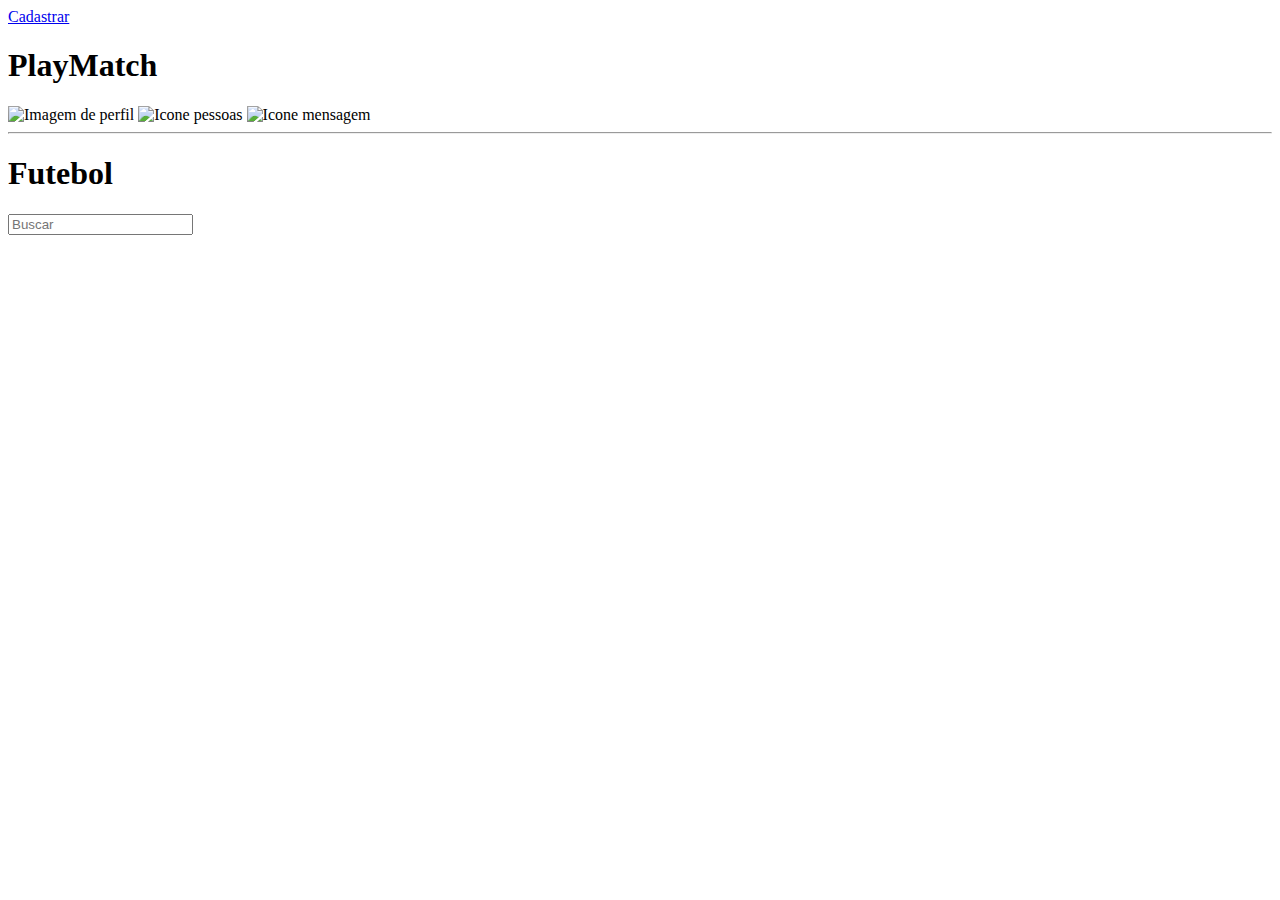
==== codigo-fonte/Hana Karolina/Cadastro 2/index.html @ 81e5e63f "Create index.html" ====
<!DOCTYPE html>
<html lang="pt-br">

<head>
  <meta charset="UTF-8" />
  <meta name="viewport" content="width=device-width, initial-scale=1.0" />
  <title>Play Match</title>
  <link rel="stylesheet" href="./style.css" />
  <link rel="preconnect" href="https://fonts.googleapis.com">
  <link rel="preconnect" href="https://fonts.gstatic.com" crossorigin>
  <link href="https://fonts.googleapis.com/css2?family=Odor+Mean+Chey&family=Outfit:wght@100..900&display=swap"
    rel="stylesheet">
  <script src="./style.js"></script>
</head>

<body>
  <div class="contain er">
    <div class="cabeçalho1">
      <div class="icone1">
        <a href="file:///home/muniz/Downloads/karol/page-1/index.html#"  >Cadastrar</a>
      </div>

      <div class="titulo1">
        <h1>PlayMatch</h1>
      </div>

      <div class="icones2">
        <img src="./Test Account.png" alt="Imagem de perfil">
        <img src="./People.png" alt="Icone pessoas">
        <img src="./Topic Push Notification.png" alt="Icone mensagem">
      </div>
    </div>

    <hr>
    <div class="futebol">
      <h1>Futebol</h1>
      <input type="text" id="buscar" class="input-padrao" required placeholder="Buscar" />
    </div>

    <div id="corpo">

    </div>


  </div>

</body>
<script src="./script.js"></script>
<script src="./search.js"></script>
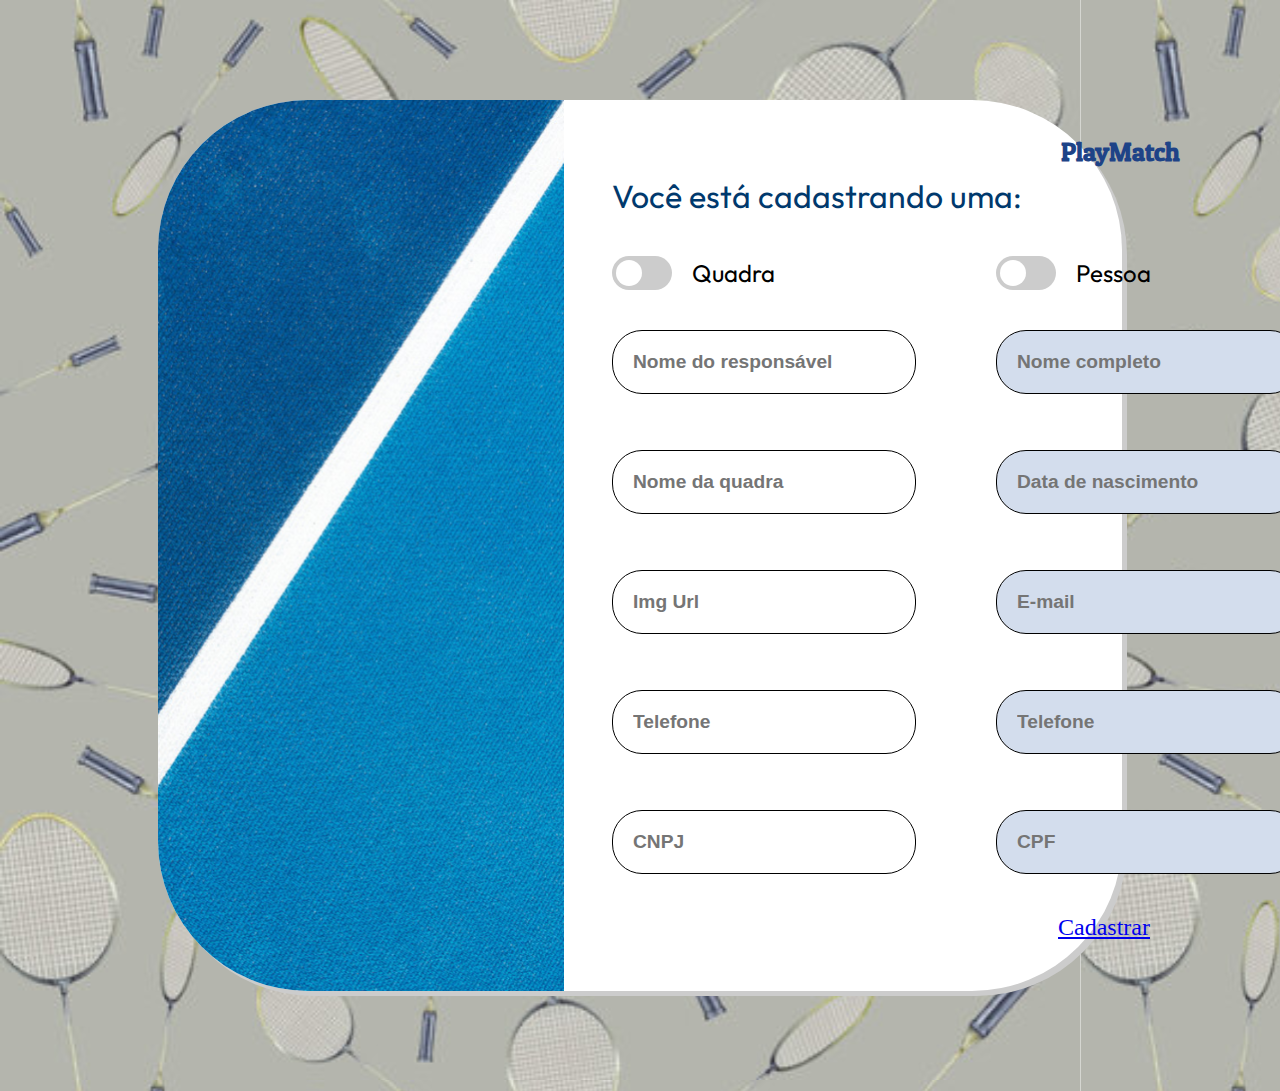
==== commit 03c133ee: "Add files via upload" ====
--- a/codigo-fonte/Hana Karolina/Cadastro 2/index.html
+++ b/codigo-fonte/Hana Karolina/Cadastro 2/index.html
@@ -1,49 +1,74 @@
-<!DOCTYPE html>
-<html lang="pt-br">
-
-<head>
-  <meta charset="UTF-8" />
-  <meta name="viewport" content="width=device-width, initial-scale=1.0" />
-  <title>Play Match</title>
-  <link rel="stylesheet" href="./style.css" />
-  <link rel="preconnect" href="https://fonts.googleapis.com">
-  <link rel="preconnect" href="https://fonts.gstatic.com" crossorigin>
-  <link href="https://fonts.googleapis.com/css2?family=Odor+Mean+Chey&family=Outfit:wght@100..900&display=swap"
-    rel="stylesheet">
-  <script src="./style.js"></script>
-</head>
-
-<body>
-  <div class="contain er">
-    <div class="cabeçalho1">
-      <div class="icone1">
-        <a href="file:///home/muniz/Downloads/karol/page-1/index.html#"  >Cadastrar</a>
-      </div>
-
-      <div class="titulo1">
-        <h1>PlayMatch</h1>
-      </div>
-
-      <div class="icones2">
-        <img src="./Test Account.png" alt="Imagem de perfil">
-        <img src="./People.png" alt="Icone pessoas">
-        <img src="./Topic Push Notification.png" alt="Icone mensagem">
-      </div>
-    </div>
-
-    <hr>
-    <div class="futebol">
-      <h1>Futebol</h1>
-      <input type="text" id="buscar" class="input-padrao" required placeholder="Buscar" />
-    </div>
-
-    <div id="corpo">
-
-    </div>
-
-
-  </div>
-
-</body>
-<script src="./script.js"></script>
-<script src="./search.js"></script>
+<!DOCTYPE html>
+<html lang="pt-br">
+
+<head>
+  <meta charset="UTF-8" />
+  <meta name="viewport" content="width=device-width, initial-scale=1.0" />
+  <title>Play Match</title>
+  <link rel="stylesheet" href="./style.css" />
+  <link rel="preconnect" href="https://fonts.googleapis.com">
+  <link rel="preconnect" href="https://fonts.gstatic.com" crossorigin>
+  <link href="https://fonts.googleapis.com/css2?family=Odor+Mean+Chey&family=Outfit:wght@100..900&display=swap"
+    rel="stylesheet">
+    <link rel="stylesheet" href="./style.js" />
+</head>
+
+<body>
+  <div class="container">
+
+    <div class="imagem1">
+      <img class="border-img" src="./image 13.svg">
+    </div>
+
+    <div class="content">
+      <header>
+        <h1 class="titulo-principal">PlayMatch</h1>
+        <p>Você está cadastrando uma:</p>
+      </header>
+      <div class="forms">
+        <div id="quadra">
+          <div class="switch-container">
+            <label id="switch-quadra" class="switch">
+              <input type="checkbox">
+              <span class="slider round"></span>
+            </label>
+            <label class="switch-label" for="switch-quadra">Quadra</label>
+          </div>
+
+          <form id="form-quadra">
+            <input type="text" id="nomeresponsavel" class="input-padrao" required placeholder="Nome do responsável" />
+            <input type="text" id="nomequadra" class="input-padrao" required placeholder="Nome da quadra" />
+            <input type="text" id="img" class="input-padrao" required placeholder="Img Url" />
+            <!-- <input type="email" id="email" class="input-padrao" required placeholder="E-mail" /> -->
+            <input type="telefone" id="numerotelefone" class="input-padrao" required placeholder="Telefone" />
+            <input type="cnpj" id="numerocnpj" class="input-padrao" required placeholder="CNPJ" />
+          </form>
+        </div>
+        <div id="quadra">
+          <div class="switch-container">
+            <label id="switch-pessoa" class="switch">
+              <input type="checkbox">
+              <span class="slider round"></span>
+            </label>
+            <label class="switch-label" for="switch-pessoa">Pessoa</label>
+          </div>
+
+          <form id="form-pessoa">
+            <input type="text" id="nomecompleto" class="input-padrao" required placeholder="Nome completo" />
+            <input type="text" id="datanascimento" class="input-padrao" required placeholder="Data de nascimento" />
+            <input type="email" id="email" class="input-padrao" required placeholder="E-mail" />
+            <input type="telefone" id="numerotelefone" class="input-padrao" required placeholder="Telefone" />
+            <input type="cpf" id="numerocpf" class="input-padrao" required placeholder="CPF" />
+          </form>
+        </div>
+        
+      </div>
+      <footer><a href="#" id="cadastrar">Cadastrar</a></footer>
+    </div>
+
+</body>
+<script src="./script.js" ></script>
+
+</div>
+
+</html>--- a/codigo-fonte/Hana Karolina/Cadastro 2/style.css
+++ b/codigo-fonte/Hana Karolina/Cadastro 2/style.css
@@ -0,0 +1,169 @@
+* {
+    box-sizing:border-box ;
+}
+
+body{
+
+    background-image: url(image\ 10.svg);
+    width: auto;
+    height: auto;
+}
+
+header h1 {
+    font-size: 25px;
+    font-family: Odor Mean Chey;
+    text-align: end;
+    color: #1E4387;
+    margin: 0 120px 0 0
+}
+header p{
+    font-size: xx-large;
+    font-family: Outfit;
+    color: #00396D;
+    margin: 0 auto
+}
+
+.container {
+    margin: 100px 150px;
+    width: auto;
+    border-radius: 150px;
+    background-color: white;
+    display: flex;
+    box-shadow: 5px 5px #ccc;
+}
+.content {
+    flex: 1;
+    display: flex;
+    flex-direction: column;
+    padding: 30px 70px 50px 50px;
+    gap: 40px;
+}
+
+
+#form-pessoa input{
+    background-color: #D3DDED;
+}
+
+.forms {
+    flex: 1;
+    display: flex;
+    gap: 80px
+}
+footer {
+    margin-right: 150px;
+    text-align: right;
+    font-size: x-large;
+    
+}
+
+#quadra {
+    display: flex;
+    flex-direction: column;
+    gap: 40px;
+    flex:1
+}
+form {
+    flex:1;
+    display: flex;
+    flex-direction: column;
+    justify-content: space-between;
+}
+
+
+.switch-container {
+ display: flex;
+ align-items: center;
+ gap: 20px;
+}
+
+.switch-label{
+ font-size: x-large;
+ font-family: Outfit;
+}
+
+.image1 {
+    border-radius: 150px;
+}
+
+input {
+    display: flex;
+    padding: 20px;
+    border-radius: 30px;
+    border-color: black;
+    border: solid;
+    border-width: 1px;
+    font-size: larger;
+    font-weight: 900;
+}
+
+img{
+    border-top-left-radius: 150px;
+    border-bottom-left-radius: 150px;
+    height: 100%;
+}
+
+
+.switch {
+    position: relative;
+    display: flex;
+    width: 60px;
+    height: 34px;
+    margin: auto 0
+  }
+  
+  .switch input {
+    opacity: 0;
+    width: 0;
+    height: 0;
+  }
+  
+  .slider {
+    position: absolute;
+    cursor: pointer;
+    top: 0;
+    left: 0;
+    right: 0;
+    bottom: 0;
+    background-color: #ccc;
+    -webkit-transition: .4s;
+    transition: .4s;
+  }
+  
+  .slider:before {
+    position: absolute;
+    content: "";
+    height: 26px;
+    width: 26px;
+    left: 4px;
+    bottom: 4px;
+    background-color: white;
+    -webkit-transition: .4s;
+    transition: .4s;
+  }
+  
+  input:checked + .slider {
+    background-color: #2196F3;
+  }
+  
+  input:focus + .slider {
+    box-shadow: 0 0 1px #2196F3;
+  }
+  
+  input:checked + .slider:before {
+    -webkit-transform: translateX(26px);
+    -ms-transform: translateX(26px);
+    transform: translateX(26px);
+  }
+  
+  /* Rounded sliders */
+  .slider.round {
+    border-radius: 34px;
+  }
+  
+  .slider.round:before {
+    border-radius: 50%;
+  }
+
+  footer a:hover {
+    color: orange;
+  }